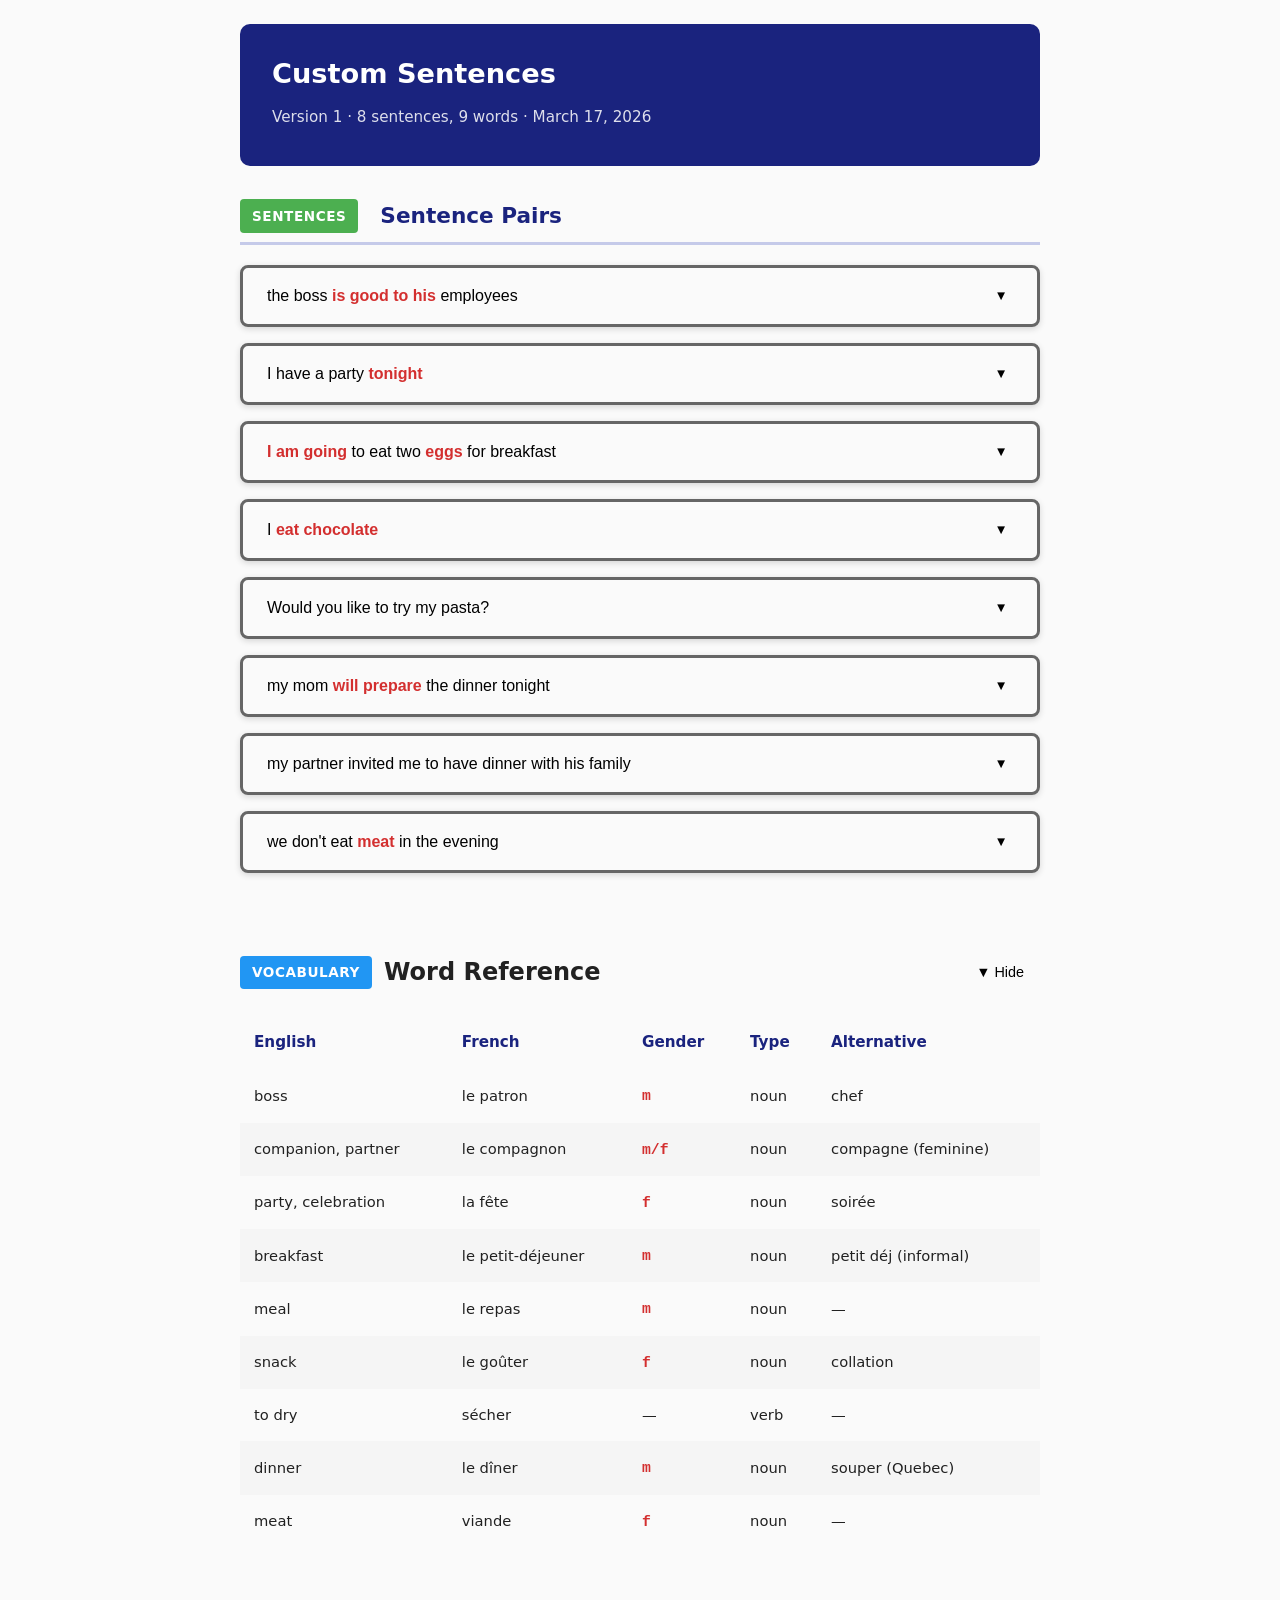
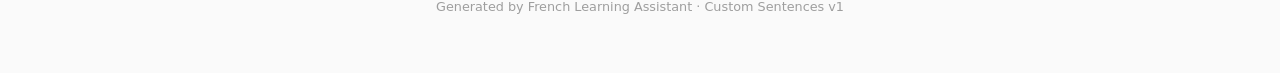
==== french-learning-assistant/data/custom-sentences-html/custom-sentences-v1.html @ de3c2f41 "Initial commit" ====
<!DOCTYPE html>
<html lang="fr">
<head>
  <meta charset="UTF-8">
  <meta name="viewport" content="width=device-width, initial-scale=1.0">
  <title>Custom Sentences v1 — French Learning Assistant</title>
  <link rel="stylesheet" href="../../styles.css">
  <style>
    .sentences-list {
      display: flex;
      flex-direction: column;
      gap: 1rem;
    }

    .accordion-item {
      border: 3px solid #666;
      border-radius: 8px;
      background: var(--bg-secondary);
      overflow: hidden;
      transition: box-shadow 0.2s, border-color 0.2s, background-color 0.2s;
      box-shadow: 0 2px 6px rgba(0, 0, 0, 0.15);
    }

    .accordion-item:hover {
      box-shadow: 0 4px 12px rgba(0, 0, 0, 0.2);
      border-color: #d32f2f;
      background: var(--bg-primary);
    }

    .accordion-header {
      padding: 1rem 1.5rem;
      cursor: pointer;
      display: flex;
      justify-content: space-between;
      align-items: center;
      gap: 1rem;
      background: transparent;
      border: none;
      width: 100%;
      text-align: left;
      transition: background 0.2s;
    }

    .accordion-header:hover {
      background: rgba(0, 0, 0, 0.05);
    }

    .accordion-header:focus {
      outline: 2px solid var(--accent-color);
      outline-offset: -2px;
    }

    .english-text {
      flex: 1;
      font-size: 1rem;
      line-height: 1.5;
      font-weight: 500;
      margin: 0;
    }

    .english-text strong {
      color: #d32f2f;
      font-weight: 600;
    }

    .chevron {
      flex-shrink: 0;
      display: flex;
      align-items: center;
      justify-content: center;
      width: 24px;
      height: 24px;
      transition: transform 0.3s cubic-bezier(0.2, 0, 0.38, 0.9);
      color: var(--text-secondary);
    }

    .accordion-item.expanded .chevron {
      transform: rotate(180deg);
    }

    .accordion-content {
      max-height: 0;
      overflow: hidden;
      transition: max-height 0.3s cubic-bezier(0.2, 0, 0.38, 0.9);
      background: var(--bg-secondary);
      border-top: 1px solid var(--border-color);
    }

    .accordion-item.expanded .accordion-content {
      max-height: 200px;
    }

    .french-text {
      padding: 1rem 1.5rem;
      font-size: 1rem;
      line-height: 1.5;
      font-style: italic;
      margin: 0;
      color: var(--text-secondary);
    }

    .french-text strong {
      color: #d32f2f;
      font-weight: 600;
      font-style: italic;
    }

    .vocab-section {
      margin-top: 3rem;
      padding-top: 2rem;
      border-top: 2px solid var(--border-color);
    }

    .vocab-header {
      display: flex;
      justify-content: space-between;
      align-items: center;
      margin-bottom: 1.5rem;
    }

    .vocab-header h2 {
      margin: 0;
    }

    .collapse-btn {
      padding: 0.5rem 1rem;
      background: var(--bg-secondary);
      border: 1px solid var(--border-color);
      border-radius: 4px;
      cursor: pointer;
      font-size: 0.9rem;
      transition: background 0.2s;
    }

    .collapse-btn:hover {
      background: var(--border-color);
    }

    .vocab-table {
      width: 100%;
      border-collapse: collapse;
      margin-top: 1rem;
    }

    .vocab-table th, .vocab-table td {
      border: 1px solid var(--border-color);
      padding: 0.875rem;
      text-align: left;
    }

    .vocab-table th {
      background: var(--bg-secondary);
      font-weight: 700;
      font-size: 0.95rem;
    }

    .vocab-table tr:nth-child(even) {
      background: rgba(0, 0, 0, 0.02);
    }

    .vocab-table tr:hover {
      background: rgba(0, 0, 0, 0.04);
    }

    .word-gender {
      font-family: monospace;
      font-weight: 600;
      color: #d32f2f;
    }

    .vocab-table.hidden {
      display: none;
    }

    header {
      margin-bottom: 2rem;
    }

    .section-badge {
      display: inline-block;
      padding: 0.35rem 0.75rem;
      border-radius: 4px;
      font-size: 0.85rem;
      font-weight: 700;
      margin-right: 0.75rem;
      text-transform: uppercase;
    }

    .badge-sentences {
      background: #4CAF50;
      color: white;
    }

    .badge-vocabulary {
      background: #2196F3;
      color: white;
    }

    @media (max-width: 768px) {
      .accordion-header {
        padding: 0.875rem 1rem;
      }

      .english-text {
        font-size: 0.95rem;
      }

      .french-text {
        padding: 0.875rem 1rem;
        font-size: 0.95rem;
      }

      .vocab-table {
        font-size: 0.9rem;
      }

      .vocab-table th, .vocab-table td {
        padding: 0.5rem;
      }
    }

    @media (max-width: 480px) {
      .sentences-list {
        gap: 0.75rem;
      }

      .english-text {
        font-size: 0.9rem;
      }

      .french-text {
        font-size: 0.9rem;
      }

      .accordion-header {
        padding: 0.75rem;
      }

      .french-text {
        padding: 0.75rem;
      }
    }
  </style>
</head>
<body>
<div class="container">
  <header>
    <h1>Custom Sentences</h1>
    <p class="focus">Version 1 · 8 sentences, 9 words · March 17, 2026</p>
  </header>

  <section id="sentences">
    <h2><span class="section-badge badge-sentences">Sentences</span>Sentence Pairs</h2>

    <div class="sentences-list">
      <!-- Sentence 1 -->
      <div class="accordion-item">
        <button class="accordion-header" aria-expanded="false">
          <p class="english-text">the boss <strong>is good to his</strong> employees</p>
          <span class="chevron">▼</span>
        </button>
        <div class="accordion-content">
          <p class="french-text">le patron <strong>est gentil avec ses</strong> employés</p>
        </div>
      </div>

      <!-- Sentence 2 -->
      <div class="accordion-item">
        <button class="accordion-header" aria-expanded="false">
          <p class="english-text">I have a party <strong>tonight</strong></p>
          <span class="chevron">▼</span>
        </button>
        <div class="accordion-content">
          <p class="french-text">Je jais une fête <strong>ce soir</strong></p>
        </div>
      </div>

      <!-- Sentence 3 -->
      <div class="accordion-item">
        <button class="accordion-header" aria-expanded="false">
          <p class="english-text"><strong>I am going</strong> to eat two <strong>eggs</strong> for breakfast</p>
          <span class="chevron">▼</span>
        </button>
        <div class="accordion-content">
          <p class="french-text"><strong>Je vais</strong> manger deux <strong>œufs</strong> au petit-déjeuner</p>
        </div>
      </div>

      <!-- Sentence 4 -->
      <div class="accordion-item">
        <button class="accordion-header" aria-expanded="false">
          <p class="english-text">I <strong>eat chocolate</strong></p>
          <span class="chevron">▼</span>
        </button>
        <div class="accordion-content">
          <p class="french-text">Je <strong>mange du chocolat</strong></p>
        </div>
      </div>

      <!-- Sentence 5 -->
      <div class="accordion-item">
        <button class="accordion-header" aria-expanded="false">
          <p class="english-text">Would you like to try my pasta?</p>
          <span class="chevron">▼</span>
        </button>
        <div class="accordion-content">
          <p class="french-text">Voulez-vous gouler mes pâtes ?</p>
        </div>
      </div>

      <!-- Sentence 6 -->
      <div class="accordion-item">
        <button class="accordion-header" aria-expanded="false">
          <p class="english-text">my mom <strong>will prepare</strong> the dinner tonight</p>
          <span class="chevron">▼</span>
        </button>
        <div class="accordion-content">
          <p class="french-text">Ma mère <strong>va préparer</strong> le dîner ce soir</p>
        </div>
      </div>

      <!-- Sentence 7 -->
      <div class="accordion-item">
        <button class="accordion-header" aria-expanded="false">
          <p class="english-text">my partner invited me to have dinner with his family</p>
          <span class="chevron">▼</span>
        </button>
        <div class="accordion-content">
          <p class="french-text">Mon copain m'a invité à dîner avec sa famille</p>
        </div>
      </div>

      <!-- Sentence 8 -->
      <div class="accordion-item">
        <button class="accordion-header" aria-expanded="false">
          <p class="english-text">we don't eat <strong>meat</strong> in the evening</p>
          <span class="chevron">▼</span>
        </button>
        <div class="accordion-content">
          <p class="french-text">Nous ne mangeons pas de <strong>viande</strong> le soir</p>
        </div>
      </div>
    </div>
  </section>

  <section class="vocab-section" id="vocabulary">
    <div class="vocab-header">
      <h2><span class="section-badge badge-vocabulary">Vocabulary</span>Word Reference</h2>
      <button class="collapse-btn" aria-label="Toggle vocabulary list">▼ Hide</button>
    </div>
    <table class="vocab-table" id="vocabTable">
      <thead>
        <tr>
          <th>English</th>
          <th>French</th>
          <th>Gender</th>
          <th>Type</th>
          <th>Alternative</th>
        </tr>
      </thead>
      <tbody>
        <tr>
          <td>boss</td>
          <td>le patron</td>
          <td><span class="word-gender">m</span></td>
          <td>noun</td>
          <td>chef</td>
        </tr>
        <tr>
          <td>companion, partner</td>
          <td>le compagnon</td>
          <td><span class="word-gender">m/f</span></td>
          <td>noun</td>
          <td>compagne (feminine)</td>
        </tr>
        <tr>
          <td>party, celebration</td>
          <td>la fête</td>
          <td><span class="word-gender">f</span></td>
          <td>noun</td>
          <td>soirée</td>
        </tr>
        <tr>
          <td>breakfast</td>
          <td>le petit-déjeuner</td>
          <td><span class="word-gender">m</span></td>
          <td>noun</td>
          <td>petit déj (informal)</td>
        </tr>
        <tr>
          <td>meal</td>
          <td>le repas</td>
          <td><span class="word-gender">m</span></td>
          <td>noun</td>
          <td>—</td>
        </tr>
        <tr>
          <td>snack</td>
          <td>le goûter</td>
          <td><span class="word-gender">f</span></td>
          <td>noun</td>
          <td>collation</td>
        </tr>
        <tr>
          <td>to dry</td>
          <td>sécher</td>
          <td>—</td>
          <td>verb</td>
          <td>—</td>
        </tr>
        <tr>
          <td>dinner</td>
          <td>le dîner</td>
          <td><span class="word-gender">m</span></td>
          <td>noun</td>
          <td>souper (Quebec)</td>
        </tr>
        <tr>
          <td>meat</td>
          <td>viande</td>
          <td><span class="word-gender">f</span></td>
          <td>noun</td>
          <td>—</td>
        </tr>
      </tbody>
    </table>
  </section>

  <footer>Generated by French Learning Assistant · Custom Sentences v1</footer>
</div>

<script>
  // Accordion functionality
  document.querySelectorAll('.accordion-header').forEach(header => {
    header.addEventListener('click', function() {
      const item = this.parentElement;
      const isExpanded = item.classList.contains('expanded');

      // Close all other items
      document.querySelectorAll('.accordion-item.expanded').forEach(openItem => {
        if (openItem !== item) {
          openItem.classList.remove('expanded');
          openItem.querySelector('.accordion-header').setAttribute('aria-expanded', 'false');
        }
      });

      // Toggle current item
      item.classList.toggle('expanded');
      this.setAttribute('aria-expanded', !isExpanded);
    });
  });

  // Collapse button for vocabulary table
  const collapseBtn = document.querySelector('.collapse-btn');
  const vocabTable = document.getElementById('vocabTable');

  if (collapseBtn && vocabTable) {
    collapseBtn.addEventListener('click', function() {
      vocabTable.classList.toggle('hidden');
      this.textContent = vocabTable.classList.contains('hidden') ? '▶ Show' : '▼ Hide';
    });
  }
</script>
</body>
</html>
---- french-learning-assistant/styles.css ----
/* ════════════════════════════════════════════════════════════
   Multi-Language Learning Platform — Shared Stylesheet
   Used by all language assistant subfolders
   ════════════════════════════════════════════════════════════ */

/* ── RESET & BASE ── */
*, *::before, *::after { box-sizing: border-box; margin: 0; padding: 0; }
body {
  font-family: system-ui, Arial, sans-serif;
  font-size: 16px; line-height: 1.65;
  color: #212121; background: #fafafa;
  padding: 24px 16px 64px;
}
.container { max-width: 800px; margin: 0 auto; }

/* ── HEADER ── */
header {
  background: #1a237e; color: #fff;
  border-radius: 10px; padding: 28px 32px; margin-bottom: 24px;
}
header h1 { font-size: 1.7rem; font-weight: 700; margin-bottom: 8px; }
header .focus { font-size: 0.95rem; opacity: 0.85; margin-bottom: 8px; }
header .meta { font-size: 0.82rem; opacity: 0.65; margin-top: 6px; }

/* ── NAV — sentence/index style (pill links) ── */
nav { display: flex; flex-wrap: wrap; gap: 10px; margin-bottom: 32px; }
nav a {
  background: #e8eaf6; color: #1a237e;
  text-decoration: none; padding: 8px 18px;
  border-radius: 24px; font-weight: 600; font-size: 0.9rem;
}
nav a:hover { background: #c5cae9; }

/* ── NAV — grammar style (block nav) ── */
nav.block-nav {
  display: block;
  background: #fff; border: 1px solid #e0e0e0;
  border-radius: 8px; padding: 12px 16px;
  margin-bottom: 24px;
}
nav.block-nav a {
  background: none; border-radius: 0; padding: 0;
  margin-right: 20px; font-size: 0.92rem;
  color: #1a237e; text-decoration: none; font-weight: 600;
}
nav.block-nav a:hover { text-decoration: underline; background: none; }

/* ── BADGES ── */
.badge, .level-badge {
  display: inline-block; padding: 2px 10px; border-radius: 12px;
  font-size: 0.72rem; font-weight: 700; letter-spacing: .04em;
  text-transform: uppercase; color: #fff; margin-right: 4px;
}
.badge-simple  { background: #2e7d32; }
.badge-medium  { background: #f57c00; }
.badge-complex { background: #c62828; }
.badge-type    { background: #37474f; }
.badge-fill_in_blank   { background: #1565c0; }
.badge-multiple_choice { background: #6a1b9a; }
.badge-translation     { background: #00695c; }
.badge-error_correction { background: #4e342e; }
.section-badge {
  display: inline-block; padding: 2px 12px; border-radius: 12px;
  font-size: 0.75rem; font-weight: 700; letter-spacing: .04em;
  text-transform: uppercase; color: #fff; margin-right: 8px; vertical-align: middle;
}
.badge-grammar   { background: #6a1b9a; }
.badge-sentences { background: #00695c; }
.badge-vocabulary { background: #1565c0; }

/* ── FOOTER ── */
footer { text-align: center; font-size: 0.8rem; color: #9e9e9e; margin-top: 48px; }

/* ════════════════════
   SENTENCES-SPECIFIC
   ════════════════════ */

/* SECTIONS */
section { margin-bottom: 48px; }
section > h2 {
  font-size: 1.35rem; font-weight: 700; color: #1a237e;
  border-bottom: 3px solid #c5cae9; padding-bottom: 8px; margin-bottom: 20px;
  display: flex; align-items: center; gap: 10px;
}

/* SENTENCE CARDS */
.sentence-card {
  background: #fff; border: 1px solid #e0e0e0;
  border-radius: 8px; padding: 16px 20px; margin-bottom: 12px;
}
.card-header { display: flex; align-items: center; gap: 8px; margin-bottom: 10px; }
.card-num { font-weight: 700; font-size: 1rem; color: #333; }
.sentence-german { font-size: 1.1rem; font-weight: 700; color: #1a237e; margin-bottom: 4px; }
.sentence-english { color: #555; font-size: 0.95rem; margin-bottom: 6px; }
.sentence-note { font-size: 0.85rem; color: #5c6bc0; font-style: italic; }

/* INDEX FILE LIST */
.file-list { list-style: none; display: flex; flex-direction: column; gap: 10px; }
.file-list li a {
  display: flex; align-items: center; justify-content: space-between; gap: 12px;
  background: #fff; border: 1px solid #e0e0e0; border-radius: 8px;
  padding: 14px 18px; text-decoration: none; color: #1a237e;
  font-weight: 600; font-size: 1rem;
}
.file-list li a:hover { background: #e8eaf6; border-color: #9fa8da; }
.file-list li a .label { flex: 1; }
.file-list li a .meta-inline { font-size: 0.82rem; color: #666; }
.file-list li a .date { font-size: 0.78rem; font-weight: 400; color: #888; white-space: nowrap; }

/* ════════════════════
   GRAMMAR-SPECIFIC
   ════════════════════ */

/* GRAMMAR SECTIONS */
.grammar-page section {
  background: #fff; border: 1px solid #e0e0e0;
  border-radius: 8px; padding: 24px; margin-bottom: 24px;
}
.grammar-page section h2 {
  font-size: 1.25rem; color: #1a237e;
  border-bottom: 2px solid #e8eaf6; padding-bottom: 10px; margin-bottom: 16px;
  display: block;
}
.grammar-page section h3 { font-size: 1.05rem; color: #37474f; margin: 20px 0 8px; }
p { margin-bottom: 12px; }
strong { color: #1a237e; }

table { width: 100%; border-collapse: collapse; margin: 12px 0; font-size: 0.92rem; }
th { background: #e8eaf6; color: #1a237e; text-align: left; padding: 8px 10px; border: 1px solid #c5cae9; }
td { padding: 7px 10px; border: 1px solid #e0e0e0; }
tr:nth-child(even) td { background: #f5f5f5; }

.example-group { margin-bottom: 20px; }
.example-group h3 { font-size: 1rem; font-weight: 700; margin-bottom: 10px; display: flex; align-items: center; gap: 8px; }
.example-item { margin-bottom: 14px; padding: 12px 14px; border-left: 4px solid #e0e0e0; background: #fafafa; border-radius: 0 6px 6px 0; }
.example-item.simple { border-left-color: #2e7d32; }
.example-item.medium { border-left-color: #f57c00; }
.example-item.complex { border-left-color: #c62828; }
.example-german { font-size: 1.05rem; font-weight: 700; color: #1a237e; margin-bottom: 3px; }
.example-english { color: #555; margin-bottom: 4px; }
.example-english::before { content: "→ "; color: #999; }
.example-note { font-size: 0.82rem; color: #777; font-style: italic; }
.example-note::before { content: "Note: "; font-style: normal; font-weight: 600; color: #1565c0; }

.exercise-item { margin-bottom: 16px; padding: 14px 16px; background: #f5f5f5; border-radius: 8px; }
.exercise-header { display: flex; align-items: center; gap: 8px; margin-bottom: 8px; flex-wrap: wrap; }
.exercise-num { font-weight: 700; color: #37474f; }
.exercise-prompt { font-size: 1rem; margin-top: 4px; }
.exercise-options { margin-top: 8px; list-style: none; }
.exercise-options li { margin: 3px 0; color: #37474f; padding-left: 6px; }

.solutions-section { background: #fffde7; border: 1px solid #f9a825; }
.solutions-section h2 { color: #e65100; border-bottom-color: #ffe082; }
.solution-item { margin-bottom: 14px; padding: 12px 14px; background: white; border-radius: 6px; border: 1px solid #ffe082; }
.solution-answer { font-weight: 700; color: #1b5e20; margin-bottom: 4px; }
.solution-answer::before { content: "Answer: "; color: #37474f; font-weight: 400; }
.solution-explanation { font-size: 0.88rem; color: #555; }

.transfer-notes { background: #e8f5e9; border: 1px solid #a5d6a7; border-radius: 8px; padding: 18px 20px; margin-bottom: 20px; }
.transfer-notes h3 { color: #2e7d32; margin-bottom: 10px; }
.transfer-notes ul { padding-left: 18px; }
.transfer-notes li { margin-bottom: 8px; font-size: 0.92rem; }

.key-takeaway { background: #e3f2fd; border: 1px solid #90caf9; border-radius: 8px; padding: 16px 20px; }
.key-takeaway h3 { color: #0d47a1; margin-bottom: 8px; }
.key-takeaway p { color: #1565c0; font-weight: 600; margin: 0; }

code { background: #e8eaf6; padding: 1px 6px; border-radius: 4px; font-family: monospace; font-size: 0.9em; color: #1a237e; }

/* GENDER GRID — der_die_das page / language-specific gender pages */
.gender-grid { display: grid; grid-template-columns: 1fr 1fr 1fr; gap: 16px; margin-top: 12px; }
@media (max-width: 600px) { .gender-grid { grid-template-columns: 1fr; } }
.gender-box { border-radius: 8px; padding: 14px 16px; }
.gender-box.masc { background: #e3f2fd; border-left: 4px solid #1565c0; }
.gender-box.fem  { background: #fce4ec; border-left: 4px solid #c62828; }
.gender-box.neut { background: #e8f5e9; border-left: 4px solid #2e7d32; }
.gender-box h4 { font-size: 1rem; font-weight: 700; margin-bottom: 8px; }
.gender-box.masc h4 { color: #0d47a1; }
.gender-box.fem  h4 { color: #b71c1c; }
.gender-box.neut h4 { color: #1b5e20; }
.gender-box ul { list-style: none; font-size: 0.85rem; }
.gender-box ul li { padding: 2px 0; border-bottom: 1px solid rgba(0,0,0,0.06); }
.gender-box ul li:last-child { border: none; }
.noun-en { color: #757575; font-size: 0.8rem; }

/* PATTERN TAGS — gender/noun pages */
.pattern-tag { display: inline-block; font-size: 0.72rem; font-weight: 700; padding: 1px 7px; border-radius: 10px; margin-left: 4px; vertical-align: middle; }
.ptag-m { background: #bbdefb; color: #0d47a1; }
.ptag-f { background: #fce4ec; color: #b71c1c; }
.ptag-n { background: #c8e6c9; color: #1b5e20; }

/* CHANGED ENDING HIGHLIGHT — case/form comparison pages */
.changed { color: #c62828; font-weight: 700; }

/* VOCAB DRILL — verb conjugation card */
.verb-card { background: #fff; border: 1px solid #e0e0e0; border-radius: 8px; padding: 16px 20px; margin-bottom: 16px; }
.verb-card h4 { font-size: 1.05rem; font-weight: 700; color: #1a237e; margin-bottom: 10px; }
.conj-table { width: 100%; border-collapse: collapse; font-size: 0.9rem; margin-bottom: 8px; }
.conj-table td { padding: 5px 10px; border: 1px solid #e0e0e0; }
.conj-table td:first-child { color: #757575; width: 40%; }
.conj-table tr.perfekt-row td { background: #e8f5e9; font-weight: 700; color: #1b5e20; }

/* VOCAB DRILL — adjective / other reference cards */
.vocab-card { background: #fff; border: 1px solid #e0e0e0; border-radius: 8px; padding: 12px 16px; margin-bottom: 10px; display: flex; align-items: baseline; gap: 10px; flex-wrap: wrap; }
.vocab-card .vc-german { font-size: 1.05rem; font-weight: 700; color: #1a237e; }
.vocab-card .vc-english { color: #555; font-size: 0.9rem; }
.vocab-card .vc-note { color: #777; font-size: 0.82rem; font-style: italic; }
.vocab-card .vc-antonym { color: #c62828; font-size: 0.82rem; }

/* VOCAB DRILL — word subtype badges */
.badge-adverb       { background: #0277bd; }
.badge-preposition  { background: #6a1b9a; }
.badge-pronoun      { background: #00695c; }
.badge-conjunction  { background: #4e342e; }
.badge-interjection { background: #ad1457; }
.badge-phrase       { background: #37474f; }

/* ════════════════════
   DARK MODE
   ════════════════════ */
@media (prefers-color-scheme: dark) {
  /* Base */
  body { background: #121212; color: #e0e0e0; }

  /* Nav */
  nav a { background: #283593; color: #c5cae9; }
  nav a:hover { background: #3949ab; }
  nav.block-nav { background: #1e1e1e; border-color: #333; }
  nav.block-nav a { color: #9fa8da; }

  /* Sentences */
  section > h2 { color: #7986cb; border-bottom-color: #3949ab; }
  .sentence-card { background: #1e1e1e; border-color: #333; }
  .card-num { color: #bdbdbd; }
  .sentence-german { color: #7986cb; }
  .sentence-english { color: #9e9e9e; }
  .sentence-note { color: #7986cb; }

  /* Index file list */
  .file-list li a { background: #1e1e1e; border-color: #333; color: #9fa8da; }
  .file-list li a:hover { background: #283593; border-color: #5c6bc0; }
  .file-list li a .date { color: #757575; }
  .file-list li a .meta-inline { color: #9e9e9e; }

  /* Grammar sections */
  .grammar-page section { background: #1e1e1e; border-color: #333; }
  .grammar-page section h2 { color: #7986cb; border-bottom-color: #3949ab; }
  .grammar-page section h3 { color: #90a4ae; }
  p { color: #e0e0e0; }
  strong { color: #9fa8da; }
  th { background: #283593; color: #c5cae9; border-color: #3949ab; }
  td { border-color: #333; }
  tr:nth-child(even) td { background: #252525; }
  .example-item { background: #262626; }
  .example-german { color: #7986cb; }
  .example-english { color: #9e9e9e; }
  .example-note { color: #aaa; }
  .exercise-item { background: #262626; }
  .exercise-num { color: #90a4ae; }
  .exercise-options li { color: #bdbdbd; }
  .solutions-section { background: #1a1400; border-color: #5d4037; }
  .solutions-section h2 { color: #ffb74d; border-bottom-color: #5d4037; }
  .solution-item { background: #1e1e1e; border-color: #5d4037; }
  .solution-answer { color: #81c784; }
  .solution-explanation { color: #9e9e9e; }
  .transfer-notes { background: #0a1f0d; border-color: #1b5e20; }
  .transfer-notes h3 { color: #81c784; }
  .key-takeaway { background: #0a1929; border-color: #0d47a1; }
  .key-takeaway h3 { color: #64b5f6; }
  .key-takeaway p { color: #90caf9; }
  code { background: #283593; color: #c5cae9; }
  footer { color: #616161; }

  /* Gender boxes */
  .gender-box.masc { background: #0d1f36; border-left-color: #1565c0; }
  .gender-box.fem  { background: #2a0e18; border-left-color: #c62828; }
  .gender-box.neut { background: #0a1f0d; border-left-color: #2e7d32; }
  .gender-box.masc h4 { color: #90caf9; }
  .gender-box.fem  h4 { color: #ef9a9a; }
  .gender-box.neut h4 { color: #a5d6a7; }
  .gender-box ul li { border-bottom-color: rgba(255,255,255,0.07); }
  .noun-en { color: #9e9e9e; }
  .ptag-m { background: #1a237e; color: #90caf9; }
  .ptag-f { background: #4a0e16; color: #ef9a9a; }
  .ptag-n { background: #1b5e20; color: #a5d6a7; }

  /* Changed ending highlight */
  .changed { color: #ff6b6b; }

  /* Vocab drill — verb cards */
  .verb-card { background: #1e1e1e; border-color: #333; }
  .verb-card h4 { color: #7986cb; }
  .conj-table td { border-color: #333; }
  .conj-table td:first-child { color: #9e9e9e; }
  .conj-table tr.perfekt-row td { background: #0a1f0d; color: #a5d6a7; }

  /* Vocab drill — vocab cards */
  .vocab-card { background: #1e1e1e; border-color: #333; }
  .vocab-card .vc-german { color: #7986cb; }
  .vocab-card .vc-english { color: #9e9e9e; }
  .vocab-card .vc-note { color: #aaa; }
  .vocab-card .vc-antonym { color: #ff6b6b; }
}
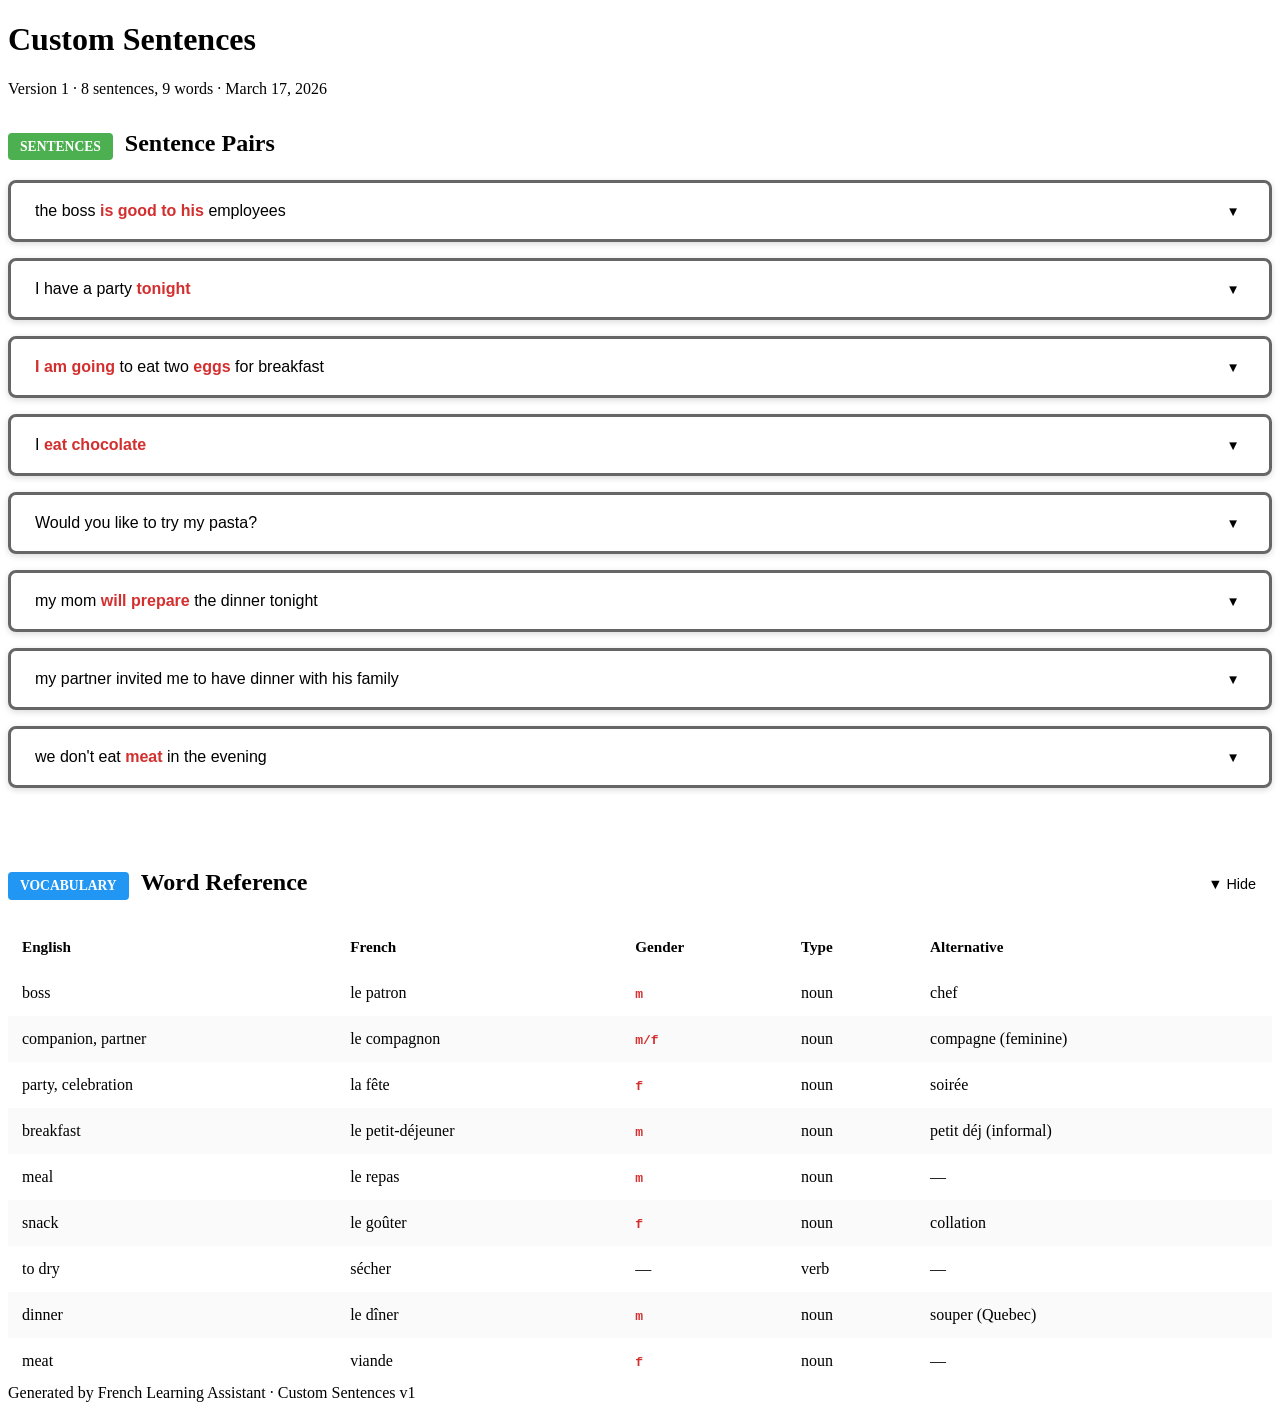
==== commit 5c7bb4a0: "Update html to match github pages constraint" ====
--- a/french-learning-assistant/data/custom-sentences-html/custom-sentences-v1.html
+++ b/french-learning-assistant/data/custom-sentences-html/custom-sentences-v1.html
@@ -4,7 +4,8 @@
   <meta charset="UTF-8">
   <meta name="viewport" content="width=device-width, initial-scale=1.0">
   <title>Custom Sentences v1 — French Learning Assistant</title>
-  <link rel="stylesheet" href="../../styles.css">
+  <base href="/language-learner-assistant/french-learning-assistant/">
+  <link rel="stylesheet" href="styles.css">
   <style>
     .sentences-list {
       display: flex;
